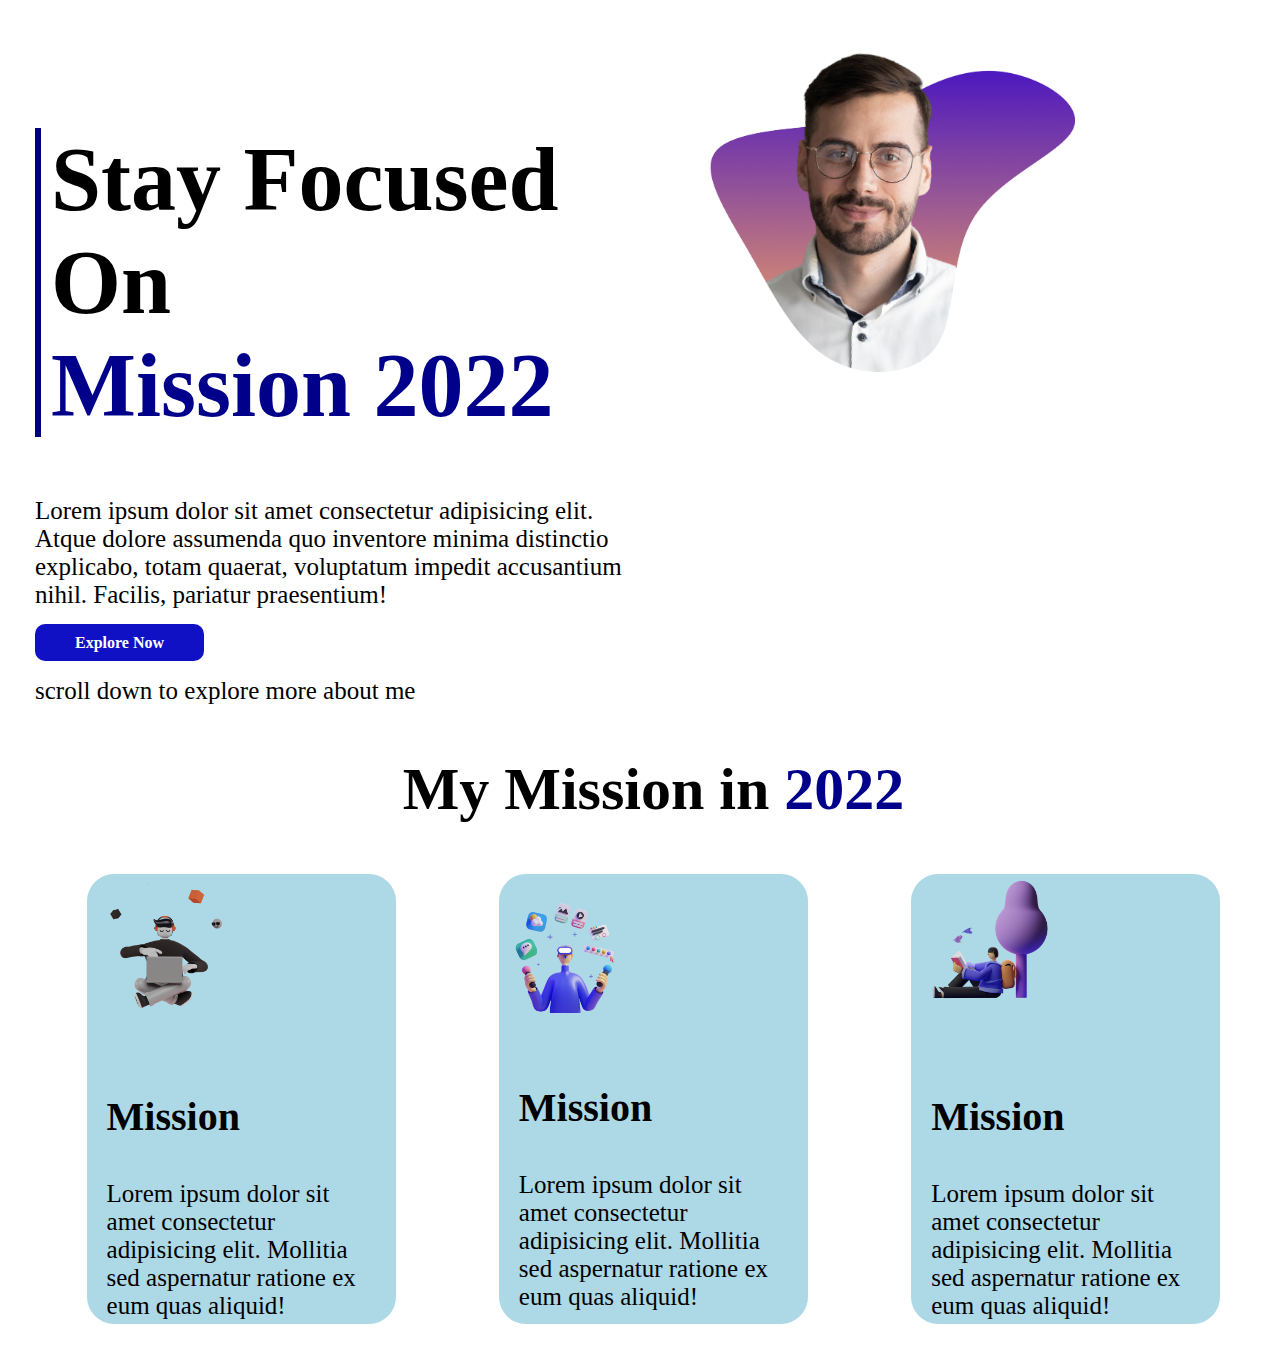
==== index.html @ 50240792 "card section added" ====
<!DOCTYPE html>
<html lang="en">
<head>
    <meta charset="UTF-8">
    <meta http-equiv="X-UA-Compatible" content="IE=edge">
    <meta name="viewport" content="width=device-width, initial-scale=1.0">
    <title>portfolio website</title>
    <link rel="stylesheet" href="style.css">
</head>
<body>
    <section class="profile">
        <div class="flex-container">
            <div class="half-width profile-text">
                <div class="profile-text-header"><h1>Stay Focused On<br> <span>Mission 2022</span></h1></div>
                <div class="profile-text-desc"><p>Lorem ipsum dolor sit amet consectetur adipisicing elit. Atque dolore assumenda quo inventore minima distinctio explicabo, totam quaerat, voluptatum impedit accusantium nihil. Facilis, pariatur praesentium!</p></div>
                <a class="button" href="#" target="_blank">Explore Now</a>

            </div>
    
            <div class="half-width profile-img">
                <img src="images/person.png" alt="profile image here">
    
            </div>
        </div>
                <p>scroll down to explore more about me</p>
    </section>

    <section class="card-section">
        <h2>My Mission in <span>2022</span></h2>
        <div class="flex-container">
            <div class="card">
                <div class="card-img">
                    <img src="images/illustrator-2.png" alt="card img here">
                </div>
    
                <div class="card-desc">
                    <h3>Mission</h3>
                    <p>Lorem ipsum dolor sit amet consectetur adipisicing elit. Mollitia sed aspernatur ratione ex eum quas aliquid!</p>
                </div>
            </div>
    
            <div class="card">
                <div class="card-img">
                    <img src="images/illustrator-1.png" alt="card img here">
                </div>
    
                <div class="card-desc">
                    <h3>Mission</h3>
                    <p>Lorem ipsum dolor sit amet consectetur adipisicing elit. Mollitia sed aspernatur ratione ex eum quas aliquid!</p>
                </div>
            </div>
    
            <div class="card">
                <div class="card-img">
                    <img src="images/illustrator-3.png" alt="card img here">
                </div>
    
                <div class="card-desc">
                    <h3>Mission</h3>
                    <p>Lorem ipsum dolor sit amet consectetur adipisicing elit. Mollitia sed aspernatur ratione ex eum quas aliquid!</p>
                </div>
            </div>
        </div>
    </section>
    
</body>
</html>
---- style.css ----
body{
    margin-left: 35px;
}

span{
    color: darkblue;
}

h1{
    font-size: 90px;
}

h2{
    font-size: 60px;
}

h3{
    font-size: 40px;
}

.flex-container{
    display:flex;
}

p{
    font-size: 25px;
}

.half-width{
    width: 50%;
}

.profile-text{

}

.profile-text-header{
    padding-left: 10px;
    padding-bottom: 0px;
    margin-top: 120px;
    margin-bottom: 0px;
    border-left: navy solid 6px;
}

.profile-text-desc{

}

.profile-text-desc{
    font-size: 25px;
    margin-top: 0px;
}

.profile-img{
    padding-left: 0px;
}

.profile-img img{
    margin-left: 50px;
    width: 60%;
}

.button{
    text-decoration: none;
    background-color: rgb(16, 16, 197);
    padding: 10px 40px;
    border-radius: 10px;
    color: white;
    font-weight: 800;

}

.card-section h2{
    text-align: center;
}

.card{
    height: 450px;
    width: 25%;
    margin: 0 auto;
    border-radius: 27px;
    background-color: lightblue;
}

.card-img{
    
}

.card-img img{
    width: 50%;
}

.card-desc{
    padding: 20px;
}
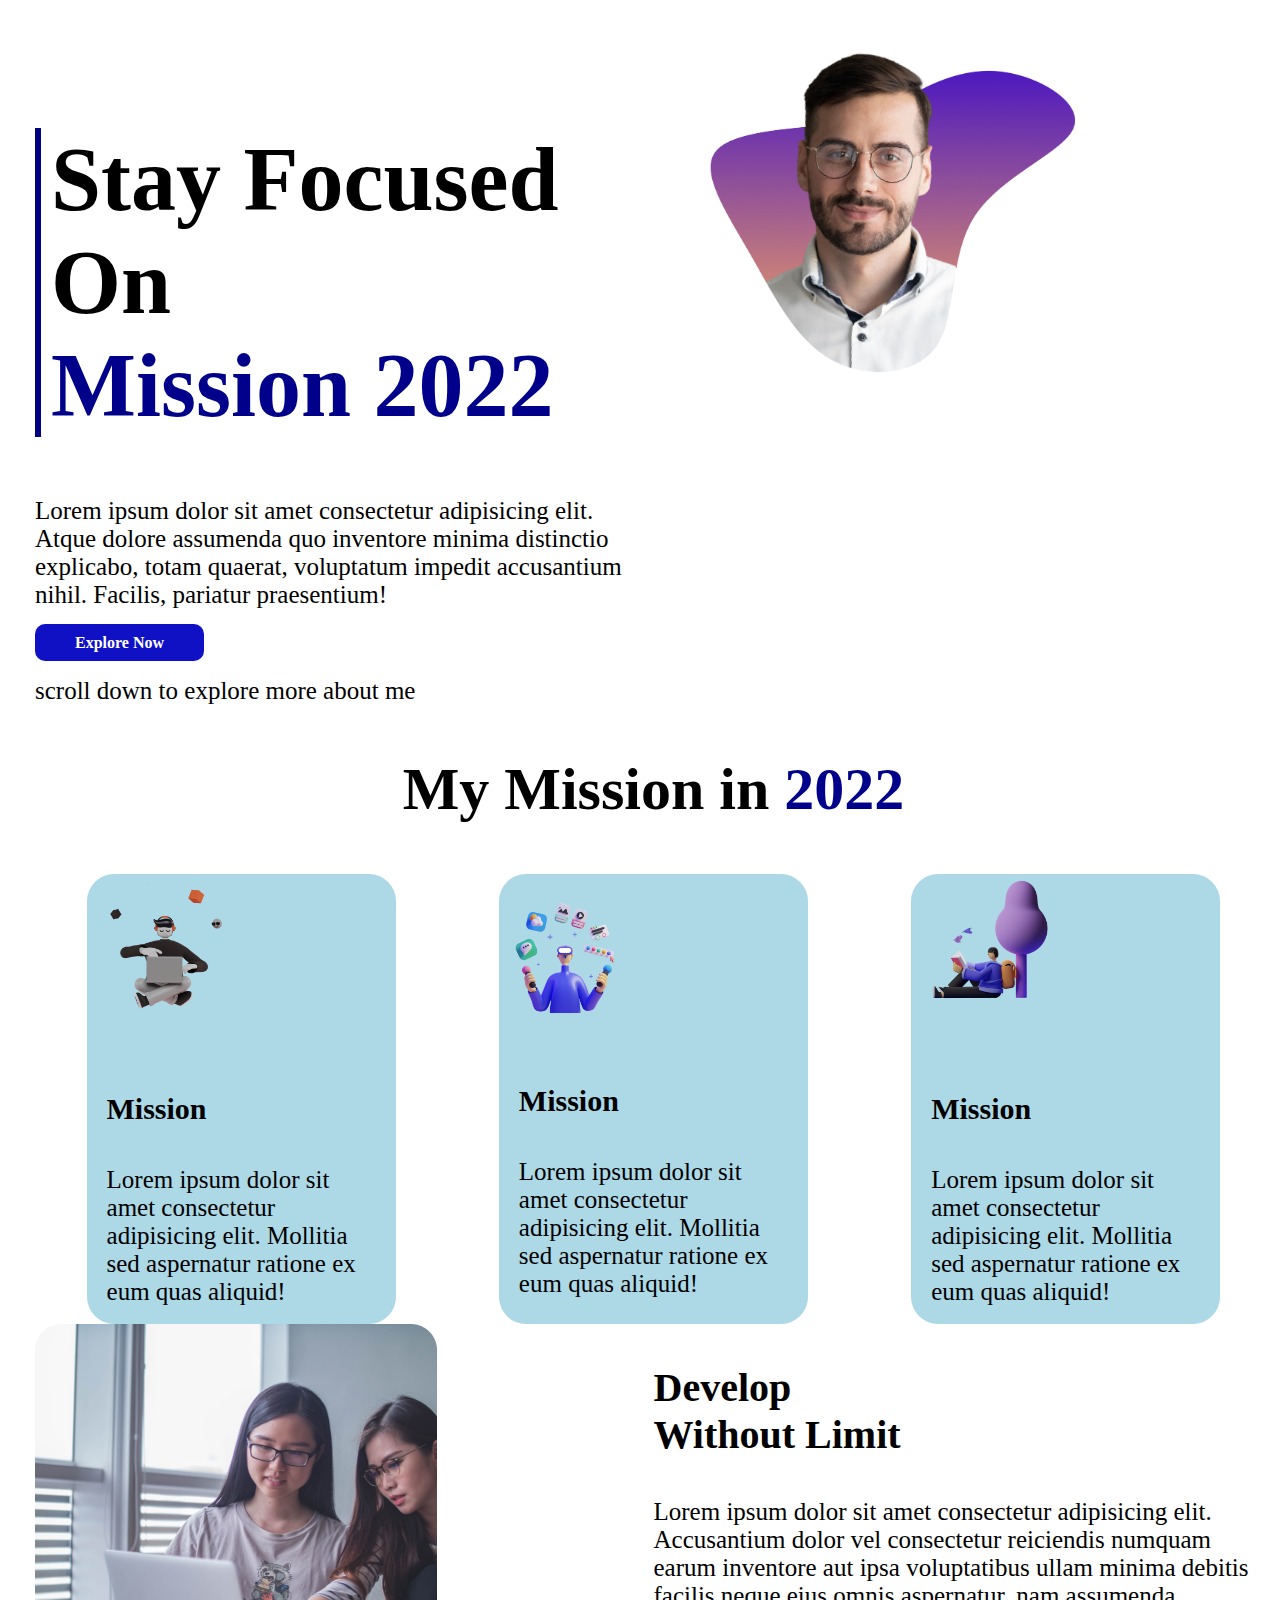
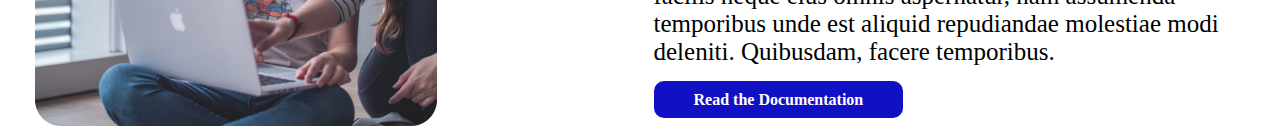
==== commit 4fa547cd: "develop section added" ====
--- a/index.html
+++ b/index.html
@@ -30,11 +30,11 @@
         <div class="flex-container">
             <div class="card">
                 <div class="card-img">
-                    <img src="images/illustrator-2.png" alt="card img here">
+                <img src="images/illustrator-2.png" alt="card img here">
                 </div>
     
                 <div class="card-desc">
-                    <h3>Mission</h3>
+                    <h4>Mission</h4>
                     <p>Lorem ipsum dolor sit amet consectetur adipisicing elit. Mollitia sed aspernatur ratione ex eum quas aliquid!</p>
                 </div>
             </div>
@@ -45,7 +45,7 @@
                 </div>
     
                 <div class="card-desc">
-                    <h3>Mission</h3>
+                    <h4>Mission</h4>
                     <p>Lorem ipsum dolor sit amet consectetur adipisicing elit. Mollitia sed aspernatur ratione ex eum quas aliquid!</p>
                 </div>
             </div>
@@ -56,12 +56,28 @@
                 </div>
     
                 <div class="card-desc">
-                    <h3>Mission</h3>
+                    <h4>Mission</h4>
                     <p>Lorem ipsum dolor sit amet consectetur adipisicing elit. Mollitia sed aspernatur ratione ex eum quas aliquid!</p>
                 </div>
             </div>
         </div>
     </section>
+
+    <section class="develope">
+        <div class="flex-container">
+           <div class="half-width dev-img">
+            <img src="images/coding.png" alt="coding img here">
+            </div>
+
+            <div class="half-width dev-desc">
+            <h3>Develop <br>Without Limit</h3>
+            <p>Lorem ipsum dolor sit amet consectetur adipisicing elit. Accusantium dolor vel consectetur reiciendis numquam earum inventore aut ipsa voluptatibus ullam minima debitis facilis neque eius omnis aspernatur, nam assumenda temporibus unde est aliquid repudiandae molestiae modi deleniti. Quibusdam, facere temporibus.</p>
+            <a class="button" href="#" target="_blank">Read the Documentation</a>
+            </div> 
+        </div>
+    </section>
+
+    
     
 </body>
 </html>--- a/style.css
+++ b/style.css
@@ -16,6 +16,11 @@
 
 h3{
     font-size: 40px;
+}
+
+
+h4{
+    font-size: 30px;
 }
 
 .flex-container{
@@ -92,4 +97,8 @@
 
 .card-desc{
     padding: 20px;
+}
+
+.dev-img img{
+    width: 65%;
 }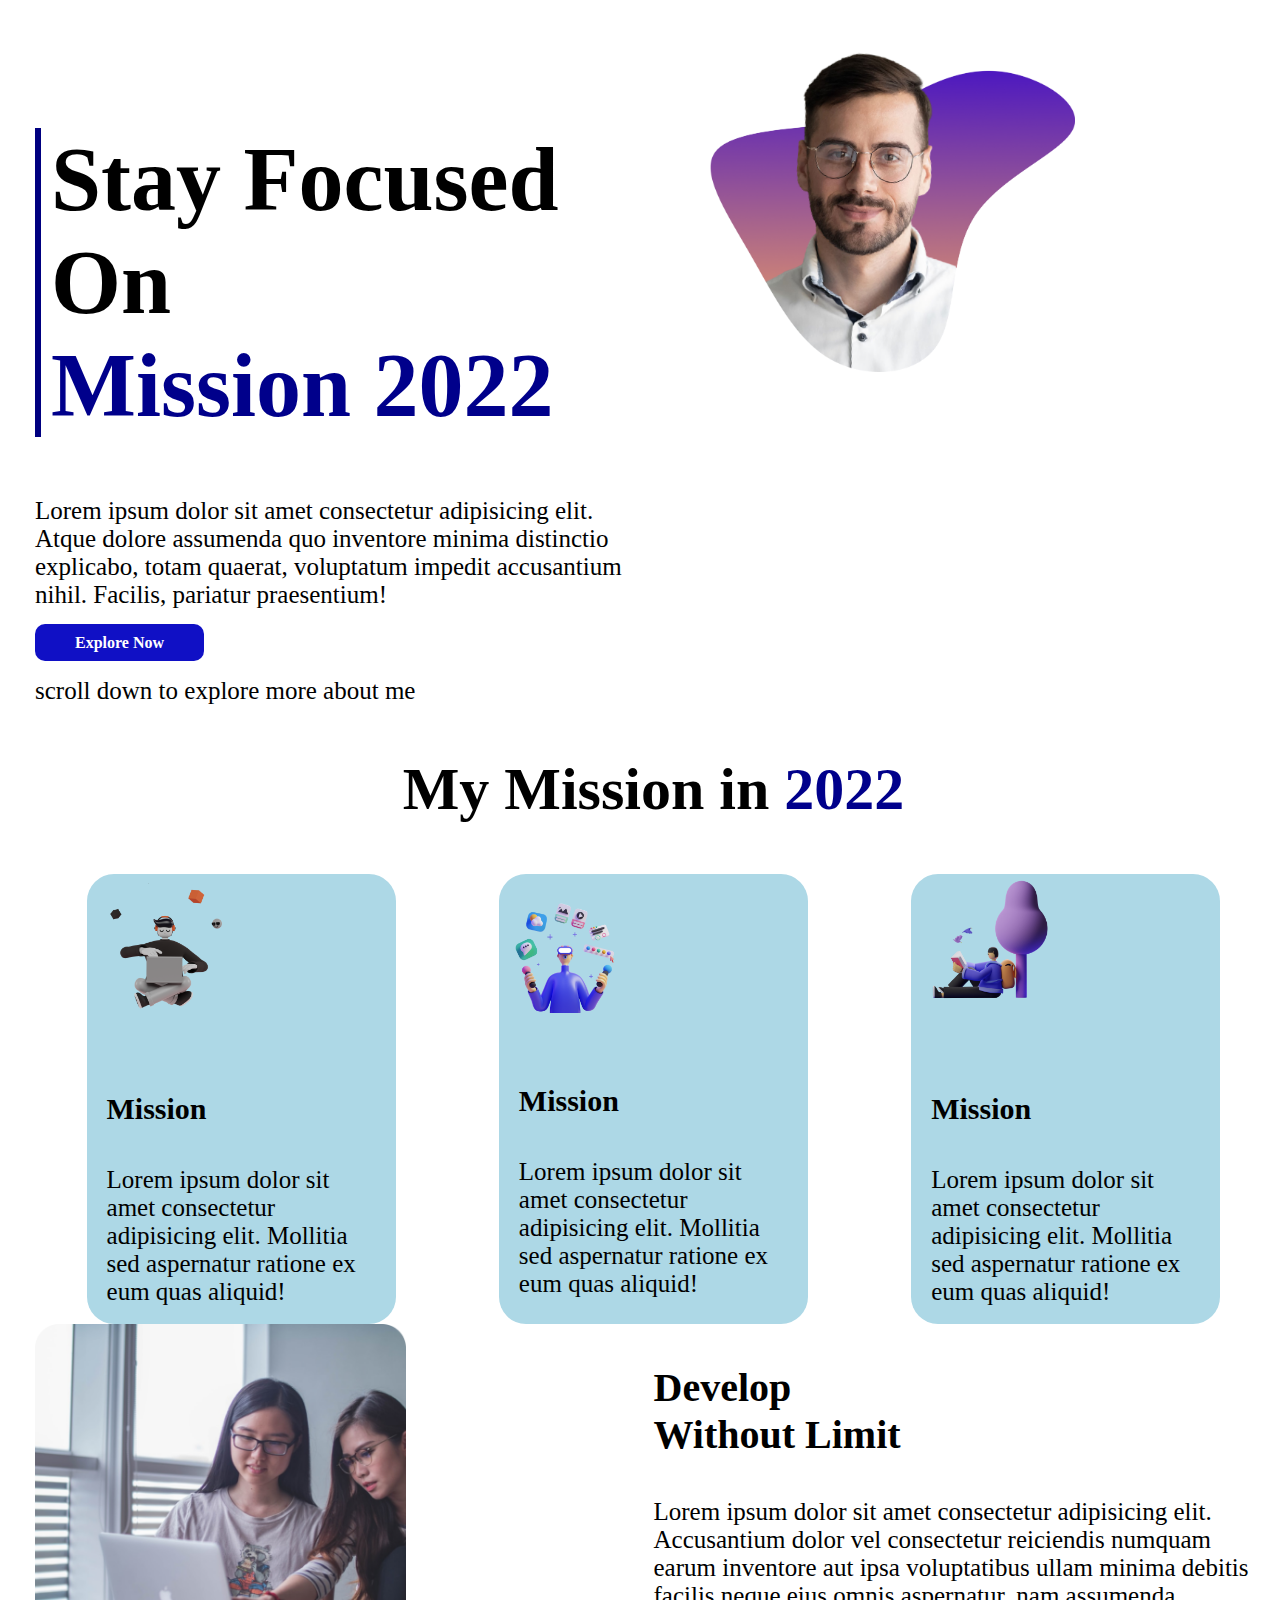
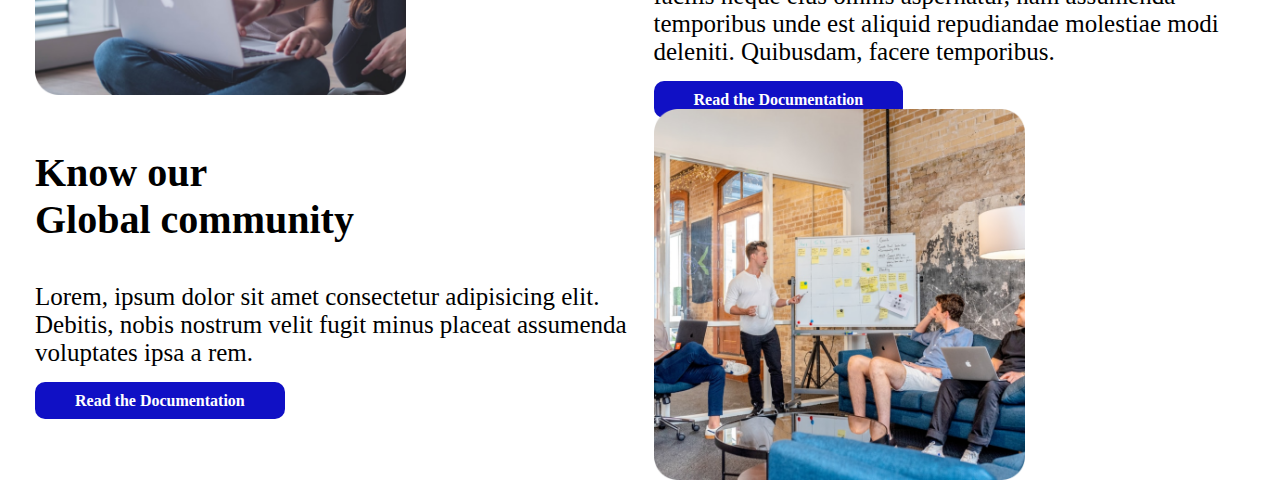
==== commit 2194e234: "community section added" ====
--- a/index.html
+++ b/index.html
@@ -77,7 +77,21 @@
         </div>
     </section>
 
-    
+    <section class="community">
+        <div class="flex-container">
+            <div class="community-desc half-width">
+                <h3>Know our <br>Global community</h3>
+                <p>Lorem, ipsum dolor sit amet consectetur adipisicing elit. Debitis, nobis nostrum velit fugit minus placeat assumenda voluptates ipsa a rem.</p>
+                <a class="button" href="#" target="_blank" >Read the Documentation</a>
+            </div>
+            <div class="community-img half-width">
+                <img src="images/project.png" alt="community img here">
+            </div>
+        </div>
+
+    </section>
+
+
     
 </body>
 </html>--- a/style.css
+++ b/style.css
@@ -100,5 +100,9 @@
 }
 
 .dev-img img{
-    width: 65%;
+    width: 60%;
+}
+
+.community-img img{
+    width: 60%;
 }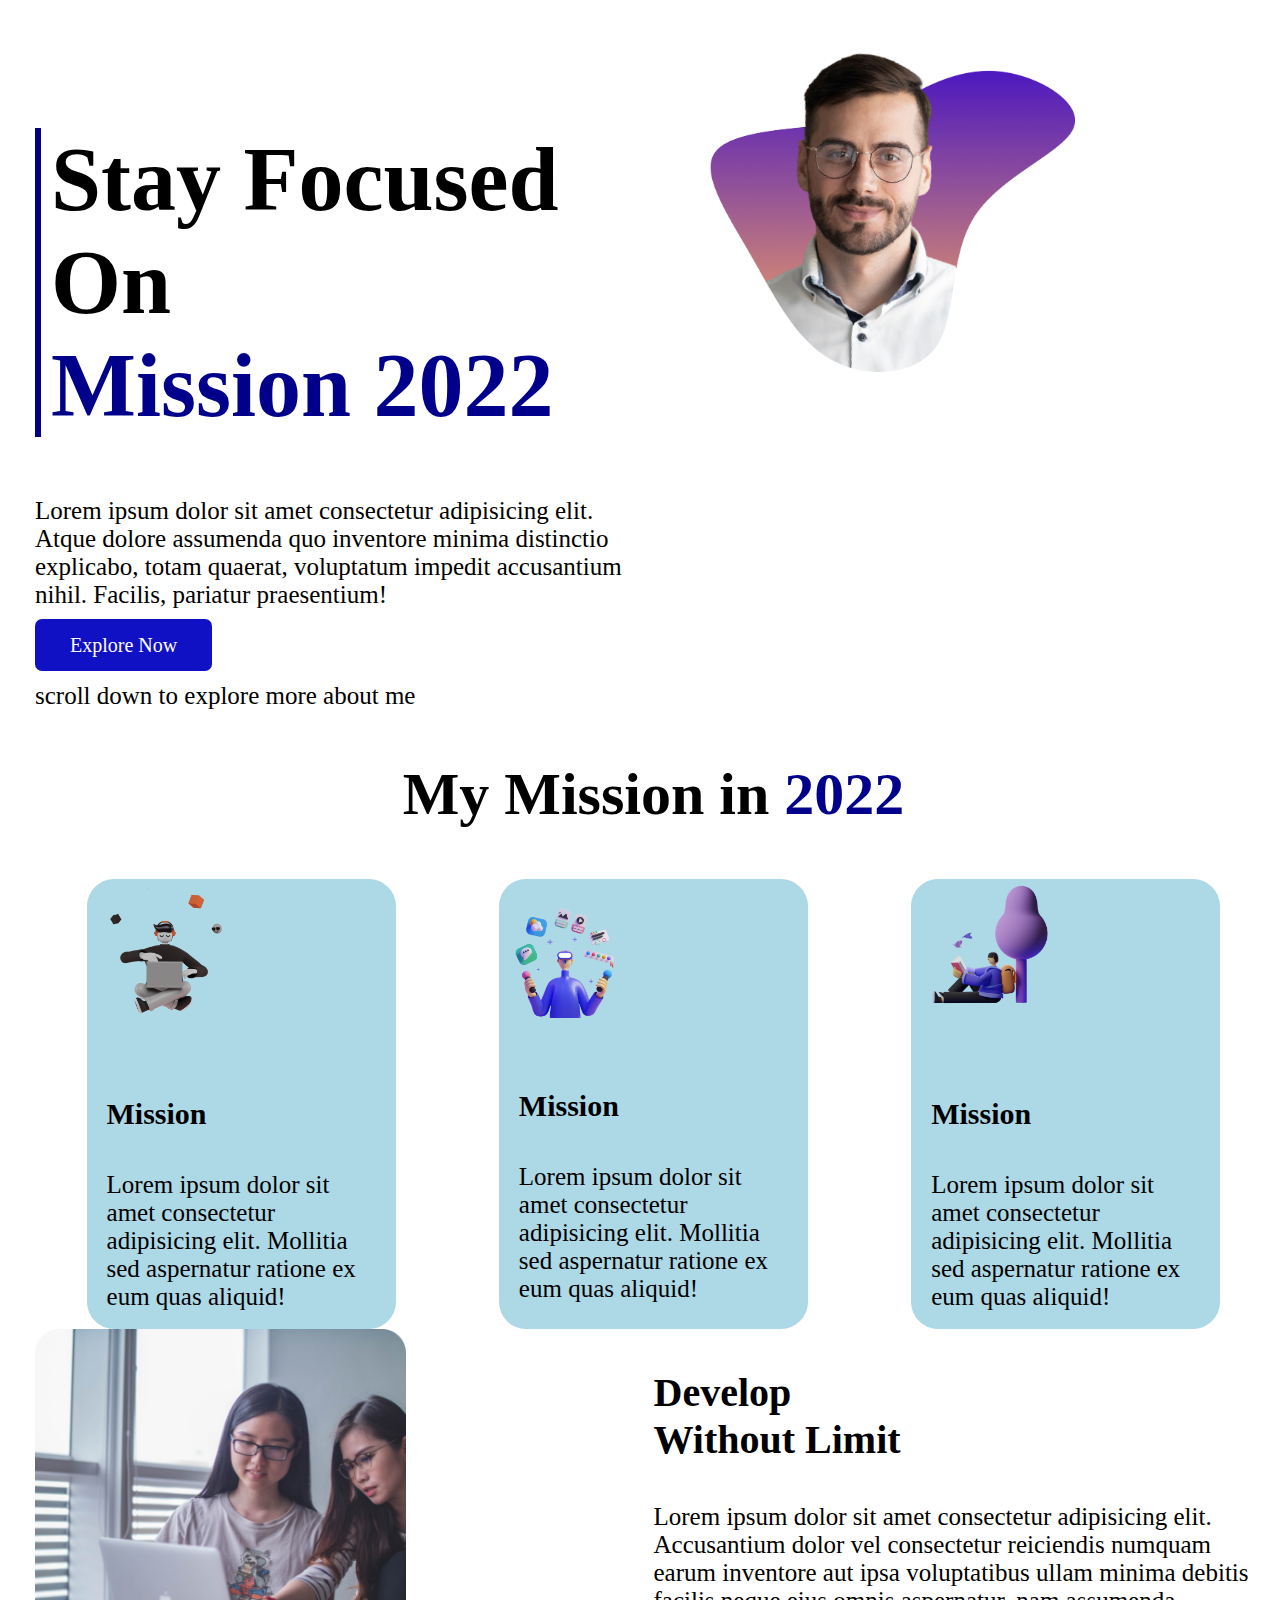
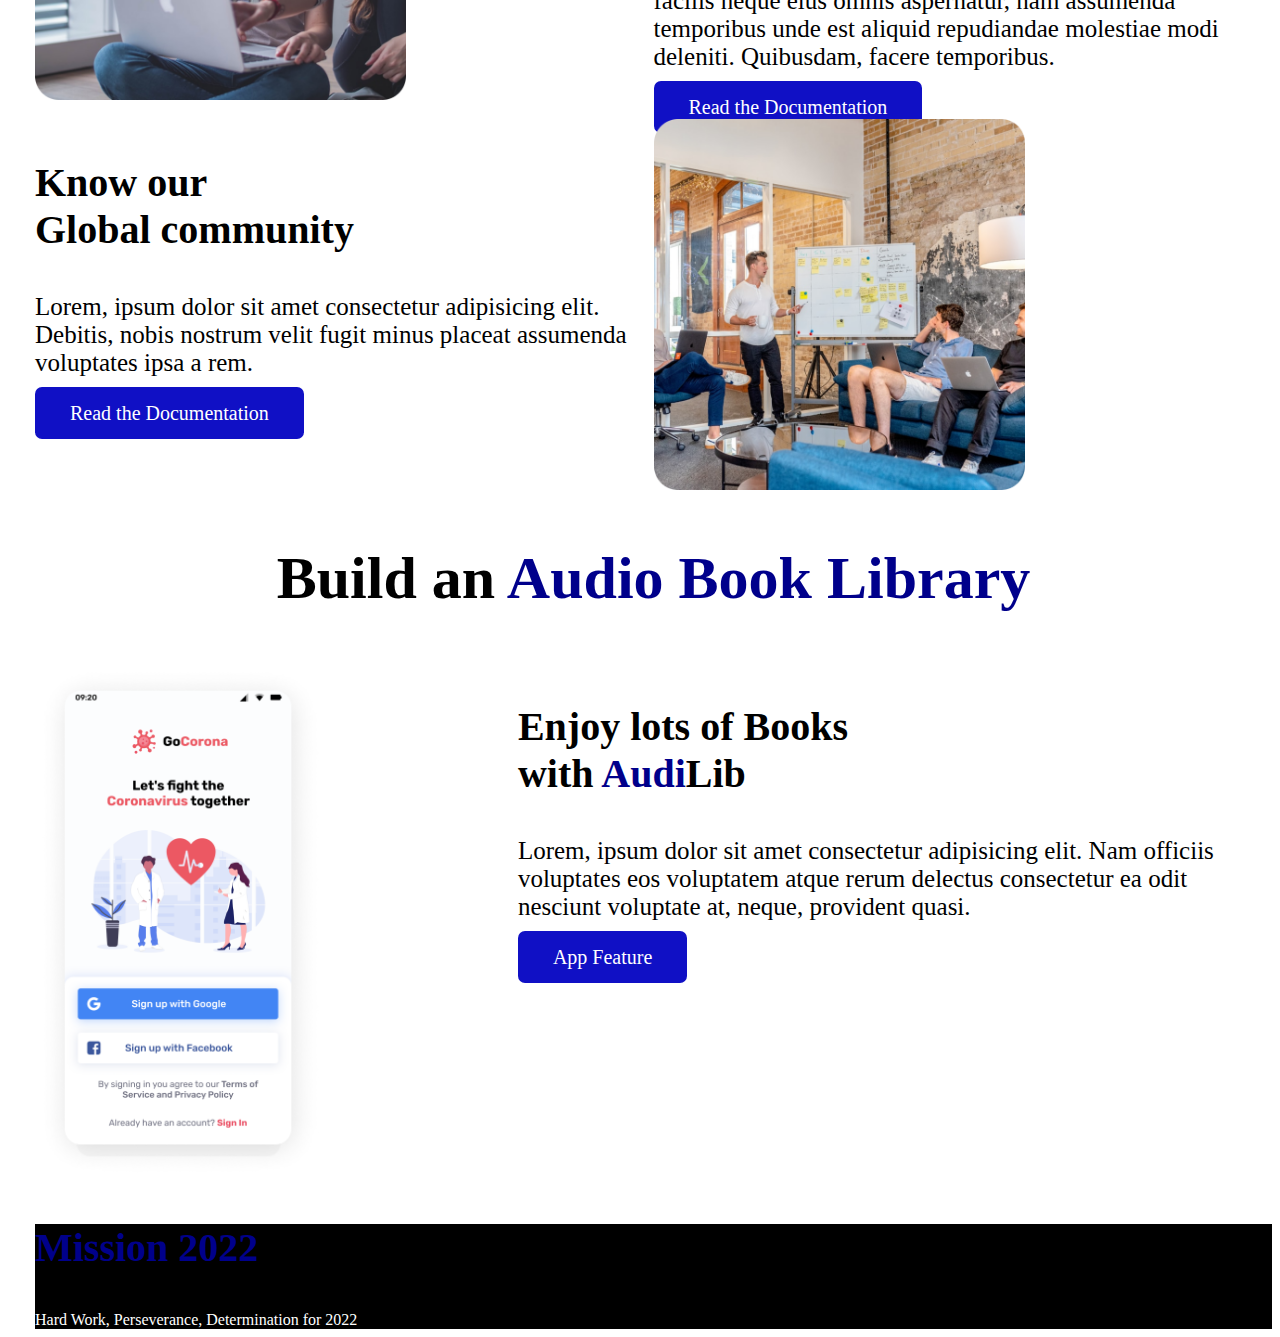
==== commit ca63b4c6: "footer added" ====
--- a/index.html
+++ b/index.html
@@ -88,7 +88,28 @@
                 <img src="images/project.png" alt="community img here">
             </div>
         </div>
+    </section>
 
+    <section class="library">
+        <h2>Build an <span>Audio Book Library</span></h2>
+
+        <div class="flex-container">
+            <div class="library-img">
+                <img src="images/app.png" alt="app image here">
+            </div>
+
+            <div class="library-desc">
+                <h3>Enjoy lots of Books<br>with <span>Audi</span>Lib</h3>
+                <p>Lorem, ipsum dolor sit amet consectetur adipisicing elit. Nam officiis voluptates eos voluptatem atque rerum delectus consectetur ea odit nesciunt voluptate at, neque, provident quasi.</p>
+                <a class="button" href="#" target="_blank">App Feature</a>
+
+            </div>
+        </div>
+    </section>
+
+    <section class="footer">
+        <h3><span>Mission</span> <span>2022</span></h3>
+        <footer>Hard Work, Perseverance, Determination for 2022</footer>
     </section>
 
 
--- a/style.css
+++ b/style.css
@@ -68,10 +68,11 @@
 .button{
     text-decoration: none;
     background-color: rgb(16, 16, 197);
-    padding: 10px 40px;
-    border-radius: 10px;
+    padding: 15px 35px;
+    border-radius: 7px;
     color: white;
-    font-weight: 800;
+    font-size:20px;
+    font-weight: 500;
 
 }
 
@@ -105,4 +106,20 @@
 
 .community-img img{
     width: 60%;
+}
+
+.library-img img{
+    width: 60%;
+}
+
+.library h2{
+    text-align: center;
+}
+
+.footer{
+    background-color: black;
+}
+
+footer{
+    color: white;
 }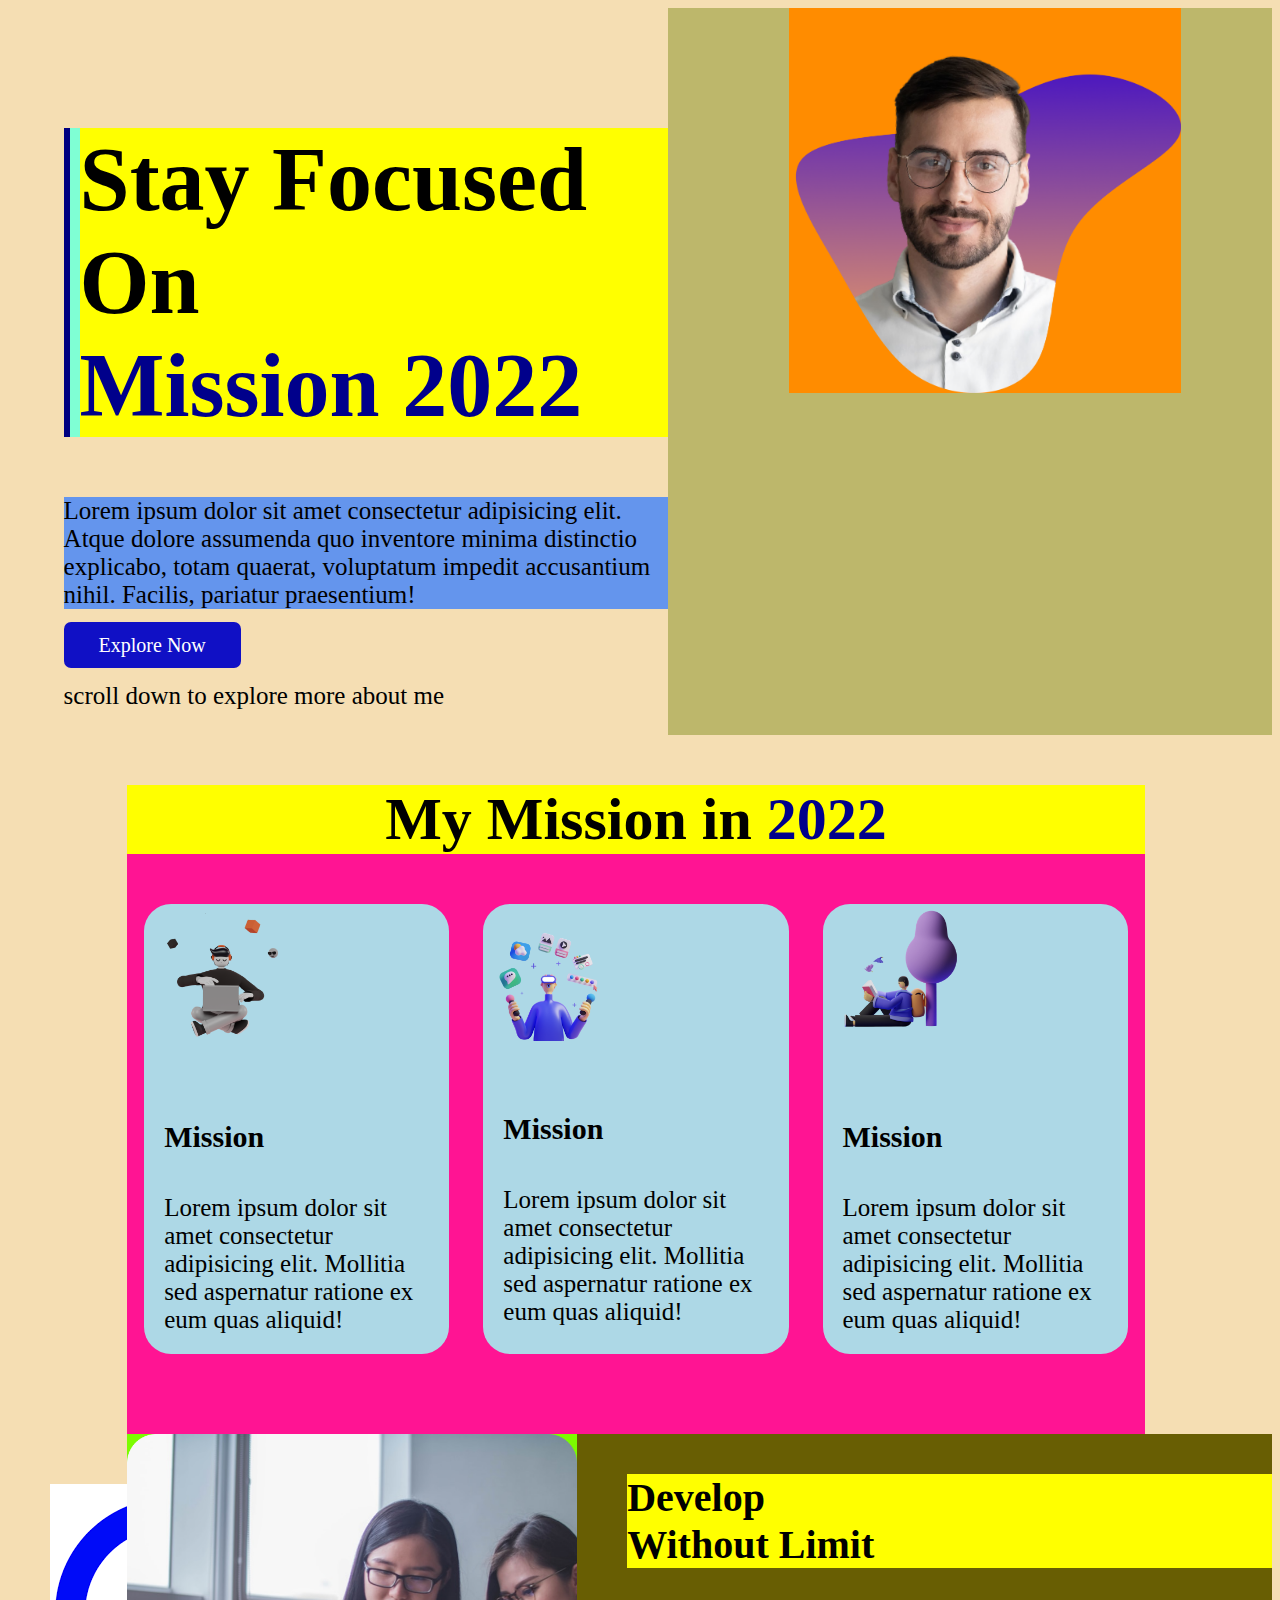
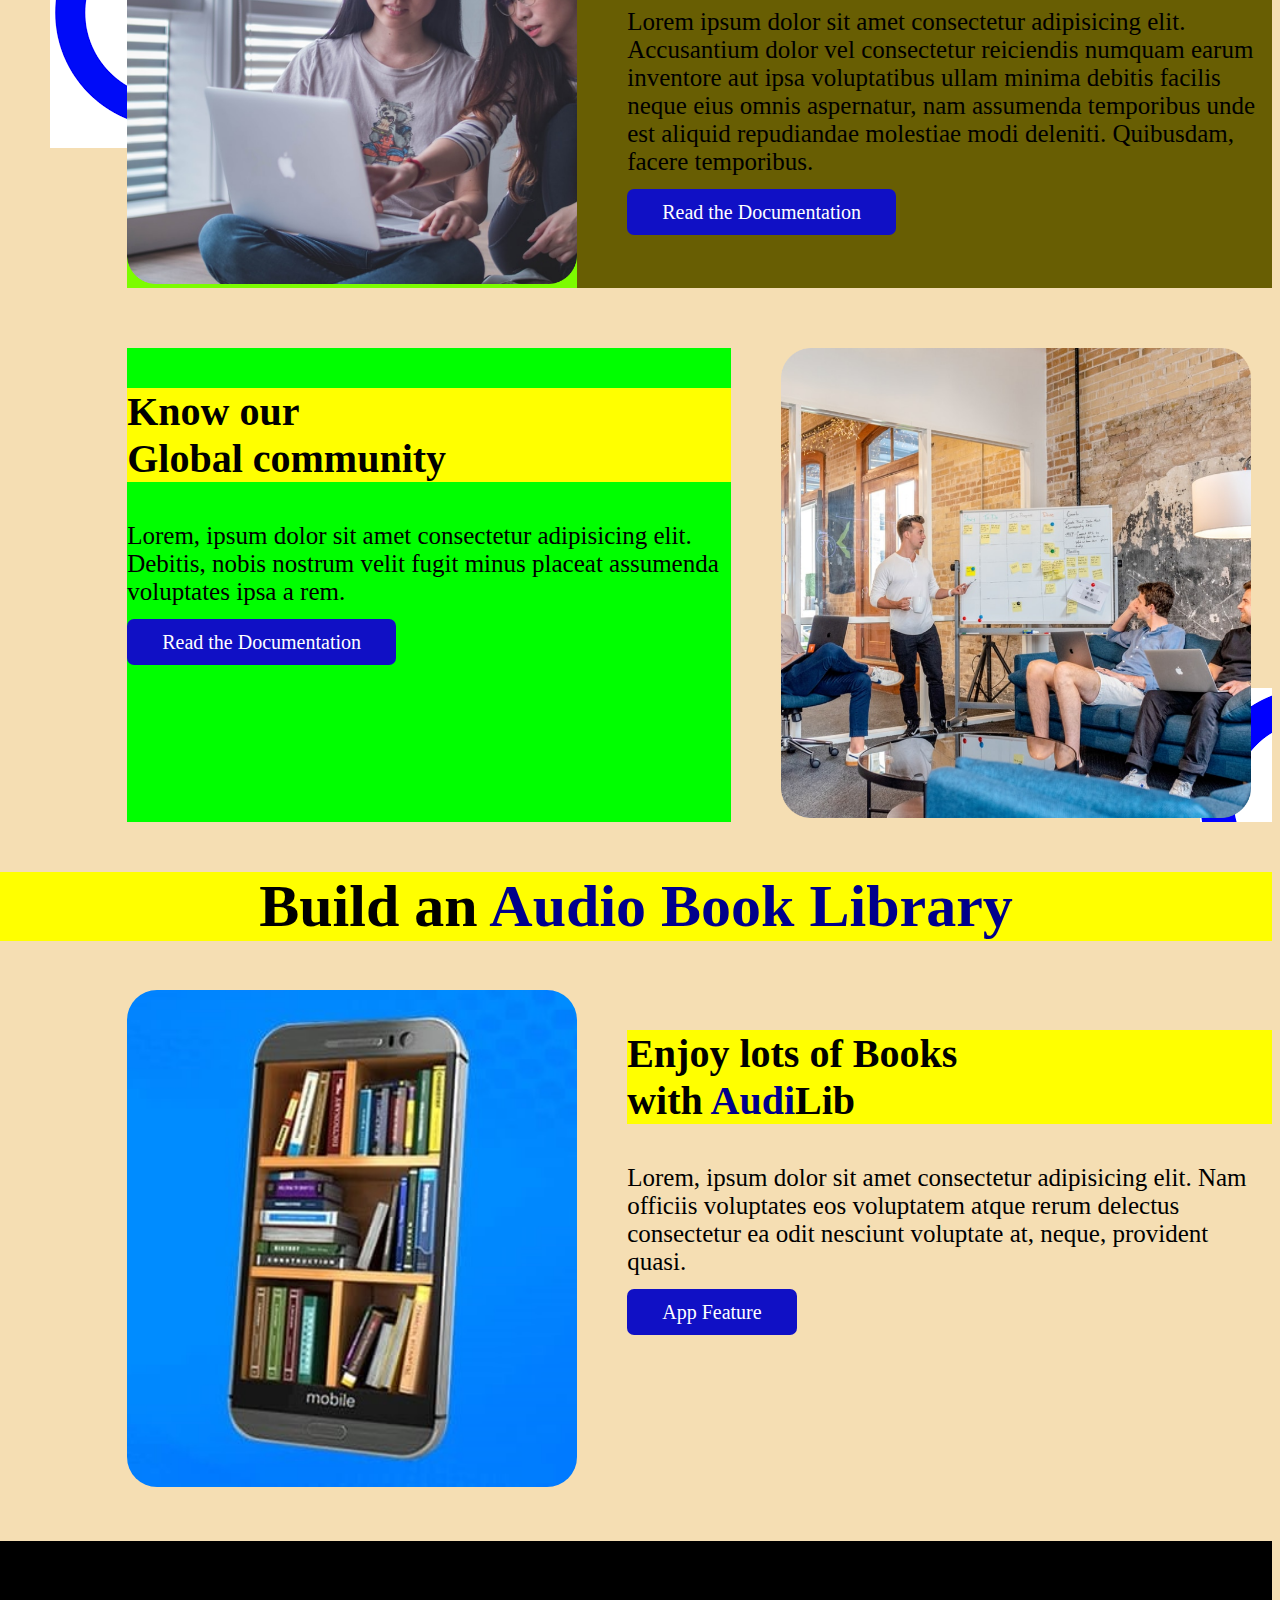
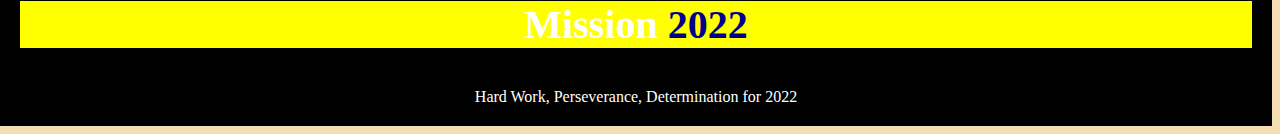
==== commit 93098d7c: "some position fixed" ====
--- a/index.html
+++ b/index.html
@@ -14,7 +14,7 @@
                 <div class="profile-text-header"><h1>Stay Focused On<br> <span>Mission 2022</span></h1></div>
                 <div class="profile-text-desc"><p>Lorem ipsum dolor sit amet consectetur adipisicing elit. Atque dolore assumenda quo inventore minima distinctio explicabo, totam quaerat, voluptatum impedit accusantium nihil. Facilis, pariatur praesentium!</p></div>
                 <a class="button" href="#" target="_blank">Explore Now</a>
-
+                <p>scroll down to explore more about me</p>
             </div>
     
             <div class="half-width profile-img">
@@ -22,7 +22,7 @@
     
             </div>
         </div>
-                <p>scroll down to explore more about me</p>
+
     </section>
 
     <section class="card-section">
@@ -63,13 +63,13 @@
         </div>
     </section>
 
-    <section class="develope">
+    <section class="develop">
         <div class="flex-container">
-           <div class="half-width dev-img">
+           <div class="dev-img">
             <img src="images/coding.png" alt="coding img here">
             </div>
 
-            <div class="half-width dev-desc">
+            <div class="dev-desc">
             <h3>Develop <br>Without Limit</h3>
             <p>Lorem ipsum dolor sit amet consectetur adipisicing elit. Accusantium dolor vel consectetur reiciendis numquam earum inventore aut ipsa voluptatibus ullam minima debitis facilis neque eius omnis aspernatur, nam assumenda temporibus unde est aliquid repudiandae molestiae modi deleniti. Quibusdam, facere temporibus.</p>
             <a class="button" href="#" target="_blank">Read the Documentation</a>
@@ -79,7 +79,7 @@
 
     <section class="community">
         <div class="flex-container">
-            <div class="community-desc half-width">
+            <div class="community-desc">
                 <h3>Know our <br>Global community</h3>
                 <p>Lorem, ipsum dolor sit amet consectetur adipisicing elit. Debitis, nobis nostrum velit fugit minus placeat assumenda voluptates ipsa a rem.</p>
                 <a class="button" href="#" target="_blank" >Read the Documentation</a>
@@ -95,7 +95,7 @@
 
         <div class="flex-container">
             <div class="library-img">
-                <img src="images/app.png" alt="app image here">
+                <img src="images/apps.jpg" alt="app image here">
             </div>
 
             <div class="library-desc">
@@ -108,7 +108,7 @@
     </section>
 
     <section class="footer">
-        <h3><span>Mission</span> <span>2022</span></h3>
+        <h3><span class="white-span">Mission</span> <span>2022</span></h3>
         <footer>Hard Work, Perseverance, Determination for 2022</footer>
     </section>
 
--- a/style.css
+++ b/style.css
@@ -1,5 +1,7 @@
 body{
-    margin-left: 35px;
+    margin-left:0;
+    padding: 0;
+    background-color: wheat;
 }
 
 span{
@@ -8,14 +10,17 @@
 
 h1{
     font-size: 90px;
+    background-color: yellow;
 }
 
 h2{
     font-size: 60px;
+    background-color: yellow;
 }
 
 h3{
     font-size: 40px;
+    background-color: yellow;
 }
 
 
@@ -36,7 +41,7 @@
 }
 
 .profile-text{
-
+    margin-left: 5%;
 }
 
 .profile-text-header{
@@ -45,6 +50,7 @@
     margin-top: 120px;
     margin-bottom: 0px;
     border-left: navy solid 6px;
+    background-color: aquamarine;
 }
 
 .profile-text-desc{
@@ -54,62 +60,119 @@
 .profile-text-desc{
     font-size: 25px;
     margin-top: 0px;
+    background-color: cornflowerblue;
+}
+
+.profile p{
+    
 }
 
 .profile-img{
-    padding-left: 0px;
+    background-color: darkkhaki;
 }
 
 .profile-img img{
-    margin-left: 50px;
-    width: 60%;
+    margin-left: 20%;
+    width: 65%;
+    background-color: darkorange;
 }
 
 .button{
     text-decoration: none;
     background-color: rgb(16, 16, 197);
-    padding: 15px 35px;
+    padding: 12px 35px;
     border-radius: 7px;
     color: white;
     font-size:20px;
     font-weight: 500;
 
 }
+.card-section{
+    padding-bottom: 80px;
+    margin:0 10%;
+    background-color: deeppink;
+}
 
-.card-section h2{
+
+ h2{
     text-align: center;
 }
 
 .card{
     height: 450px;
-    width: 25%;
+    width: 30%;
     margin: 0 auto;
     border-radius: 27px;
     background-color: lightblue;
 }
 
 .card-img{
-    
+ 
 }
 
 .card-img img{
     width: 50%;
 }
 
+.develop{
+    background-image: url(images/half-circle.png);
+    background-repeat: no-repeat;
+    background-position-x:50px ;
+    background-position-y: 50px;
+    
+}
+
 .card-desc{
     padding: 20px;
+    
+}
+
+.dev-img{
+    margin-left: 10%;
+    background-color: lawngreen;
 }
 
 .dev-img img{
-    width: 60%;
+    width: 450px;
+}
+
+.dev-desc{
+    width: 710px;
+    padding-left: 50px;
+    background-color: rgb(104, 94, 3);
+}
+
+.community {
+    padding-top: 60px;
+    background-image: url(images/images.png);
+    background-repeat: no-repeat;
+    background-position-x: 1200px;
+    background-position-y: 400px ;
+}
+
+.community-desc{
+    width: 710px;
+    margin-left: 10%;
+    background-color: lime;
 }
 
 .community-img img{
-    width: 60%;
+    width: 470px;
+    padding-left: 50px;
+}
+
+.library-img{
+    margin-left: 10%;
 }
 
 .library-img img{
-    width: 60%;
+    width: 450px;
+    border-radius: 30px;
+}
+
+.library-desc{
+    width: 710px;
+    padding-left: 50px;   
 }
 
 .library h2{
@@ -122,4 +185,14 @@
 
 footer{
     color: white;
+}
+
+.white-span{
+    color: white;
+}
+
+.footer {
+    text-align: center;
+    padding:20px;
+    margin-top: 50px;
 }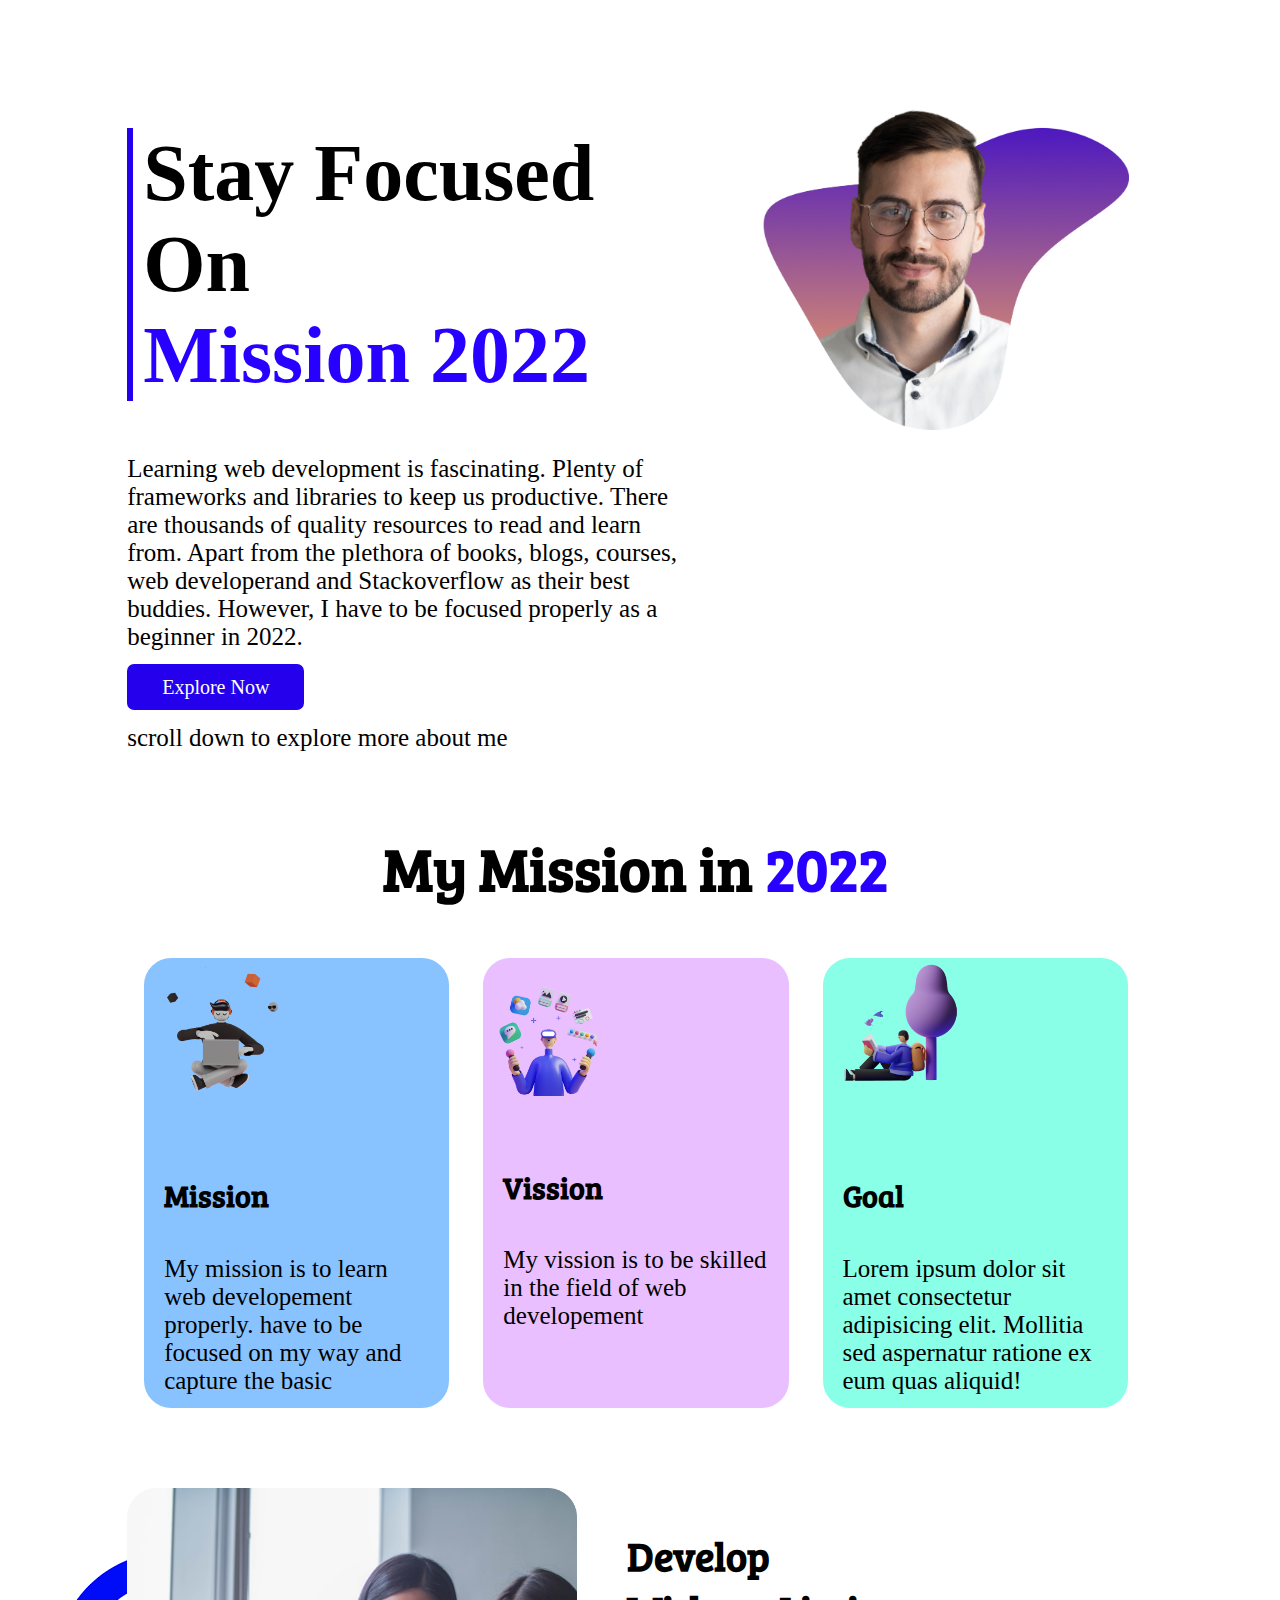
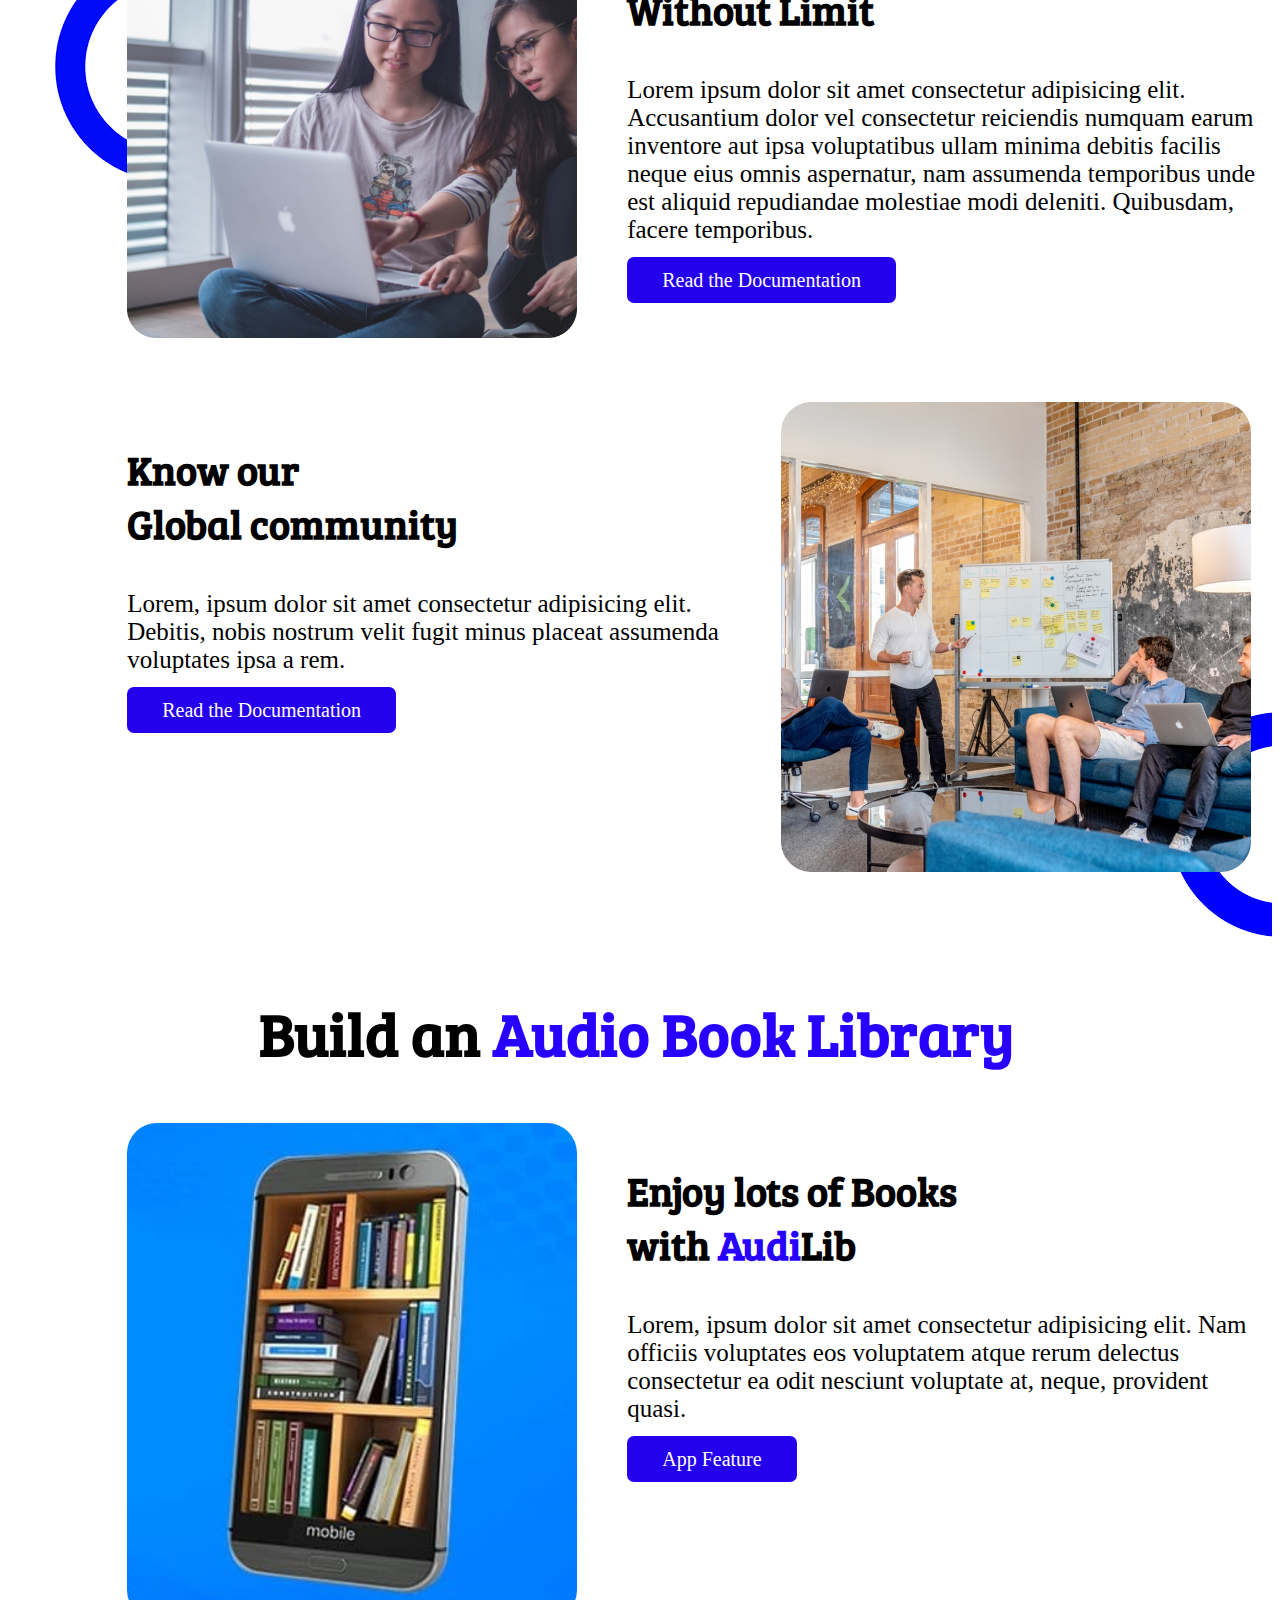
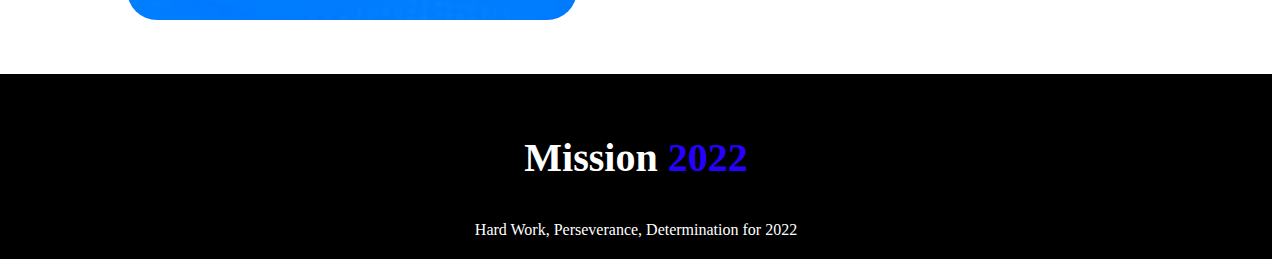
==== commit 379c6db9: "style fixed" ====
--- a/index.html
+++ b/index.html
@@ -5,6 +5,9 @@
     <meta http-equiv="X-UA-Compatible" content="IE=edge">
     <meta name="viewport" content="width=device-width, initial-scale=1.0">
     <title>portfolio website</title>
+    <link rel="preconnect" href="https://fonts.googleapis.com">
+    <link rel="preconnect" href="https://fonts.gstatic.com" crossorigin>
+    <link href="https://fonts.googleapis.com/css2?family=Bree+Serif&display=swap" rel="stylesheet">
     <link rel="stylesheet" href="style.css">
 </head>
 <body>
@@ -12,7 +15,9 @@
         <div class="flex-container">
             <div class="half-width profile-text">
                 <div class="profile-text-header"><h1>Stay Focused On<br> <span>Mission 2022</span></h1></div>
-                <div class="profile-text-desc"><p>Lorem ipsum dolor sit amet consectetur adipisicing elit. Atque dolore assumenda quo inventore minima distinctio explicabo, totam quaerat, voluptatum impedit accusantium nihil. Facilis, pariatur praesentium!</p></div>
+                <div class="profile-text-desc">
+                    <p>Learning web development is fascinating. Plenty of frameworks and libraries to keep us productive. There are thousands of quality resources to read and learn from. Apart from the plethora of books, blogs, courses, web developerand and Stackoverflow as their best buddies. However, I have to be focused properly as a beginner in 2022.</p>
+                </div>
                 <a class="button" href="#" target="_blank">Explore Now</a>
                 <p>scroll down to explore more about me</p>
             </div>
@@ -28,35 +33,35 @@
     <section class="card-section">
         <h2>My Mission in <span>2022</span></h2>
         <div class="flex-container">
-            <div class="card">
+            <div class="card color1">
                 <div class="card-img">
                 <img src="images/illustrator-2.png" alt="card img here">
                 </div>
     
                 <div class="card-desc">
                     <h4>Mission</h4>
-                    <p>Lorem ipsum dolor sit amet consectetur adipisicing elit. Mollitia sed aspernatur ratione ex eum quas aliquid!</p>
+                    <p>My mission is to learn web developement properly. have to be focused on my way and capture the basic</p>
                 </div>
             </div>
     
-            <div class="card">
+            <div class="card color2">
                 <div class="card-img">
                     <img src="images/illustrator-1.png" alt="card img here">
                 </div>
     
                 <div class="card-desc">
-                    <h4>Mission</h4>
-                    <p>Lorem ipsum dolor sit amet consectetur adipisicing elit. Mollitia sed aspernatur ratione ex eum quas aliquid!</p>
+                    <h4>Vission</h4>
+                    <p>My vission is to be skilled in the field of web developement </p>
                 </div>
             </div>
     
-            <div class="card">
+            <div class="card color3">
                 <div class="card-img">
                     <img src="images/illustrator-3.png" alt="card img here">
                 </div>
     
                 <div class="card-desc">
-                    <h4>Mission</h4>
+                    <h4>Goal</h4>
                     <p>Lorem ipsum dolor sit amet consectetur adipisicing elit. Mollitia sed aspernatur ratione ex eum quas aliquid!</p>
                 </div>
             </div>
--- a/style.css
+++ b/style.css
@@ -1,31 +1,31 @@
 body{
     margin-left:0;
     padding: 0;
-    background-color: wheat;
 }
 
 span{
-    color: darkblue;
+    color: #2800FF;
 }
 
 h1{
-    font-size: 90px;
-    background-color: yellow;
+    font-size: 80px;
+    font-family: 'Righteous', cursive;
 }
 
 h2{
     font-size: 60px;
-    background-color: yellow;
+    font-family: 'Bree Serif', serif;
 }
 
 h3{
     font-size: 40px;
-    background-color: yellow;
+    font-family: 'Bree Serif', serif;
 }
 
 
 h4{
     font-size: 30px;
+    font-family: 'Bree Serif', serif;
 }
 
 .flex-container{
@@ -34,6 +34,7 @@
 
 p{
     font-size: 25px;
+    font-family: 'Libre Baskerville', serif;
 }
 
 .half-width{
@@ -41,7 +42,7 @@
 }
 
 .profile-text{
-    margin-left: 5%;
+    margin-left: 10%;
 }
 
 .profile-text-header{
@@ -49,37 +50,26 @@
     padding-bottom: 0px;
     margin-top: 120px;
     margin-bottom: 0px;
-    border-left: navy solid 6px;
-    background-color: aquamarine;
+    border-left: #2500EC solid 6px;
 }
 
 .profile-text-desc{
 
 }
 
-.profile-text-desc{
-    font-size: 25px;
-    margin-top: 0px;
-    background-color: cornflowerblue;
-}
-
 .profile p{
     
 }
 
-.profile-img{
-    background-color: darkkhaki;
-}
-
 .profile-img img{
-    margin-left: 20%;
+    margin-left: 10%;
+    margin-top: 10%;
     width: 65%;
-    background-color: darkorange;
 }
 
 .button{
     text-decoration: none;
-    background-color: rgb(16, 16, 197);
+    background-color: #2500EC;
     padding: 12px 35px;
     border-radius: 7px;
     color: white;
@@ -90,7 +80,6 @@
 .card-section{
     padding-bottom: 80px;
     margin:0 10%;
-    background-color: deeppink;
 }
 
 
@@ -103,7 +92,6 @@
     width: 30%;
     margin: 0 auto;
     border-radius: 27px;
-    background-color: lightblue;
 }
 
 .card-img{
@@ -112,6 +100,18 @@
 
 .card-img img{
     width: 50%;
+}
+
+.color1{
+    background-color:#89C3FF ;
+}
+
+.color2{
+    background-color: #EABFFF;
+}
+
+.color3{
+    background-color: #89FFE7;
 }
 
 .develop{
@@ -129,7 +129,6 @@
 
 .dev-img{
     margin-left: 10%;
-    background-color: lawngreen;
 }
 
 .dev-img img{
@@ -139,21 +138,20 @@
 .dev-desc{
     width: 710px;
     padding-left: 50px;
-    background-color: rgb(104, 94, 3);
 }
 
 .community {
     padding-top: 60px;
+    padding-bottom: 65px;
     background-image: url(images/images.png);
     background-repeat: no-repeat;
-    background-position-x: 1200px;
-    background-position-y: 400px ;
+    background-position-x: 1170px;
+    background-position-y: 370px ;
 }
 
 .community-desc{
     width: 710px;
     margin-left: 10%;
-    background-color: lime;
 }
 
 .community-img img{
@@ -179,10 +177,6 @@
     text-align: center;
 }
 
-.footer{
-    background-color: black;
-}
-
 footer{
     color: white;
 }
@@ -192,7 +186,12 @@
 }
 
 .footer {
+    background-color: black;
     text-align: center;
     padding:20px;
     margin-top: 50px;
+}
+
+.footer h3{
+    font-family: 'Lobster', cursive;
 }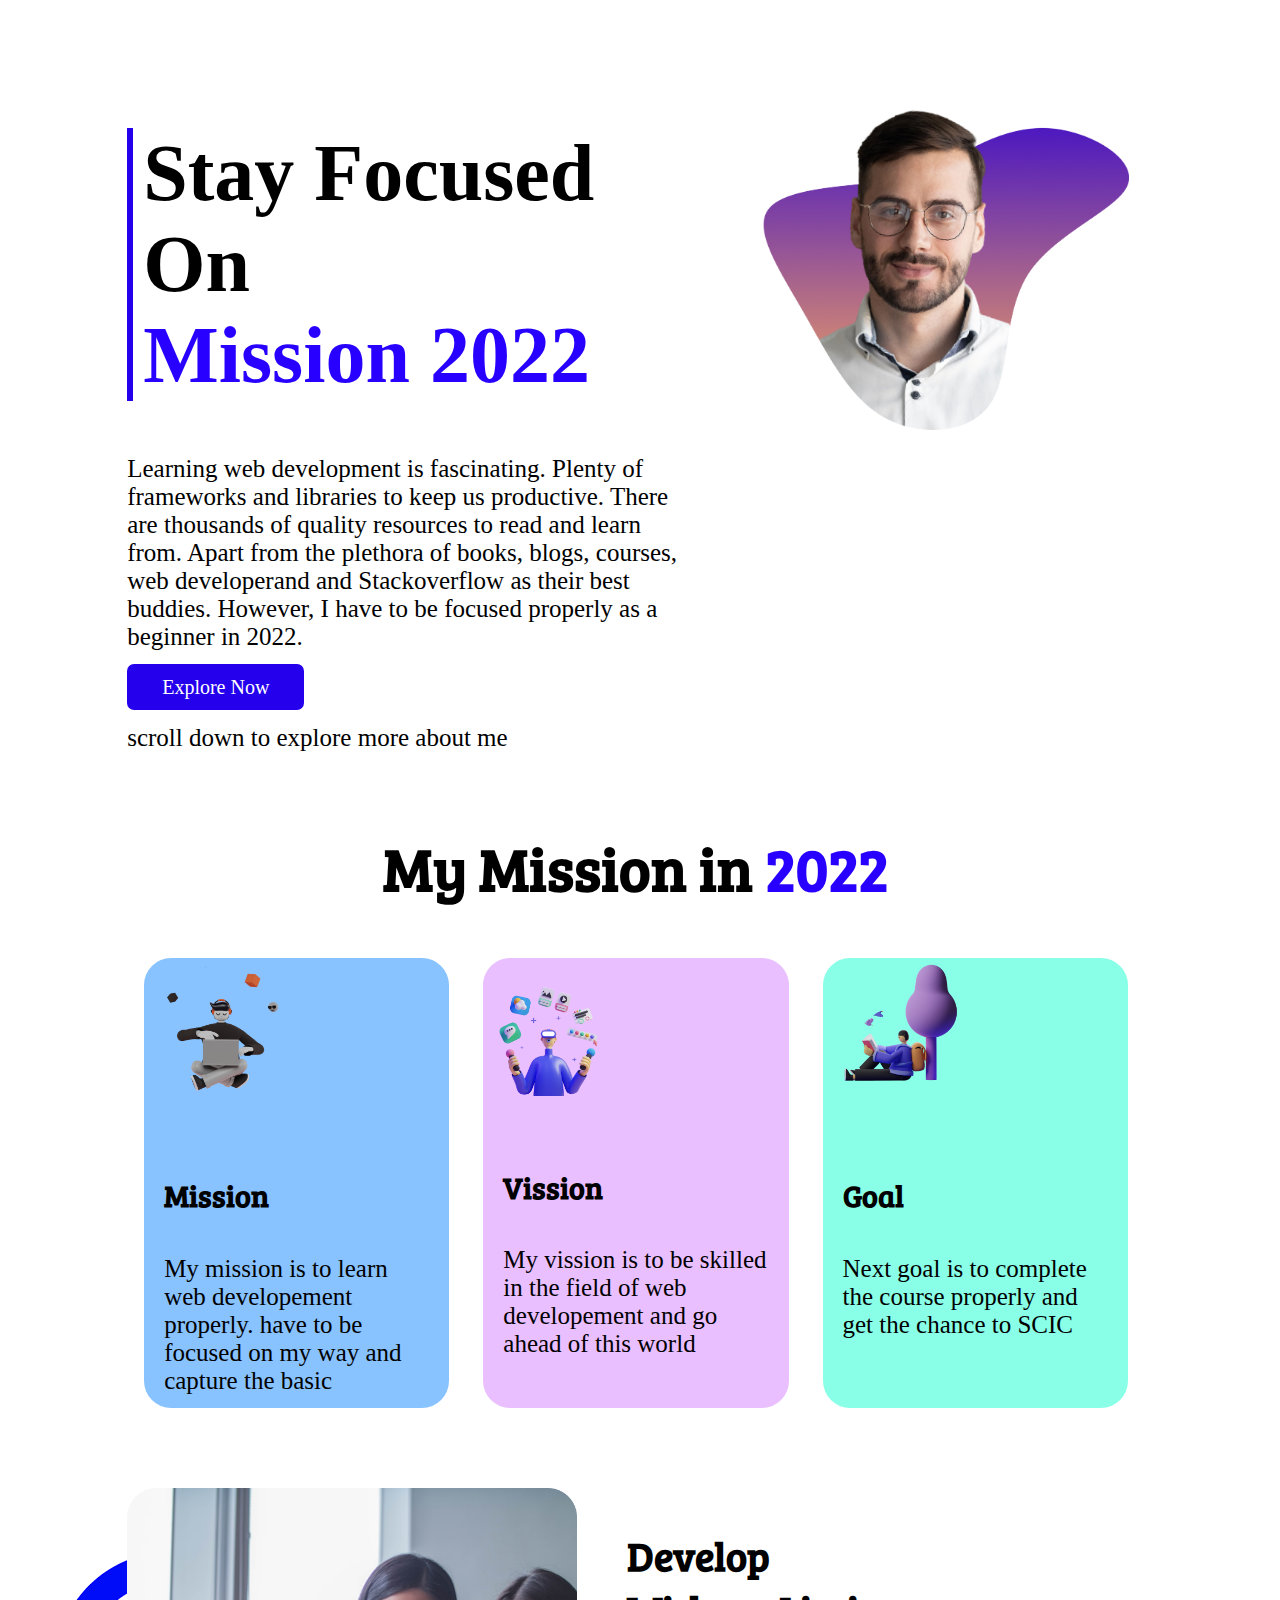
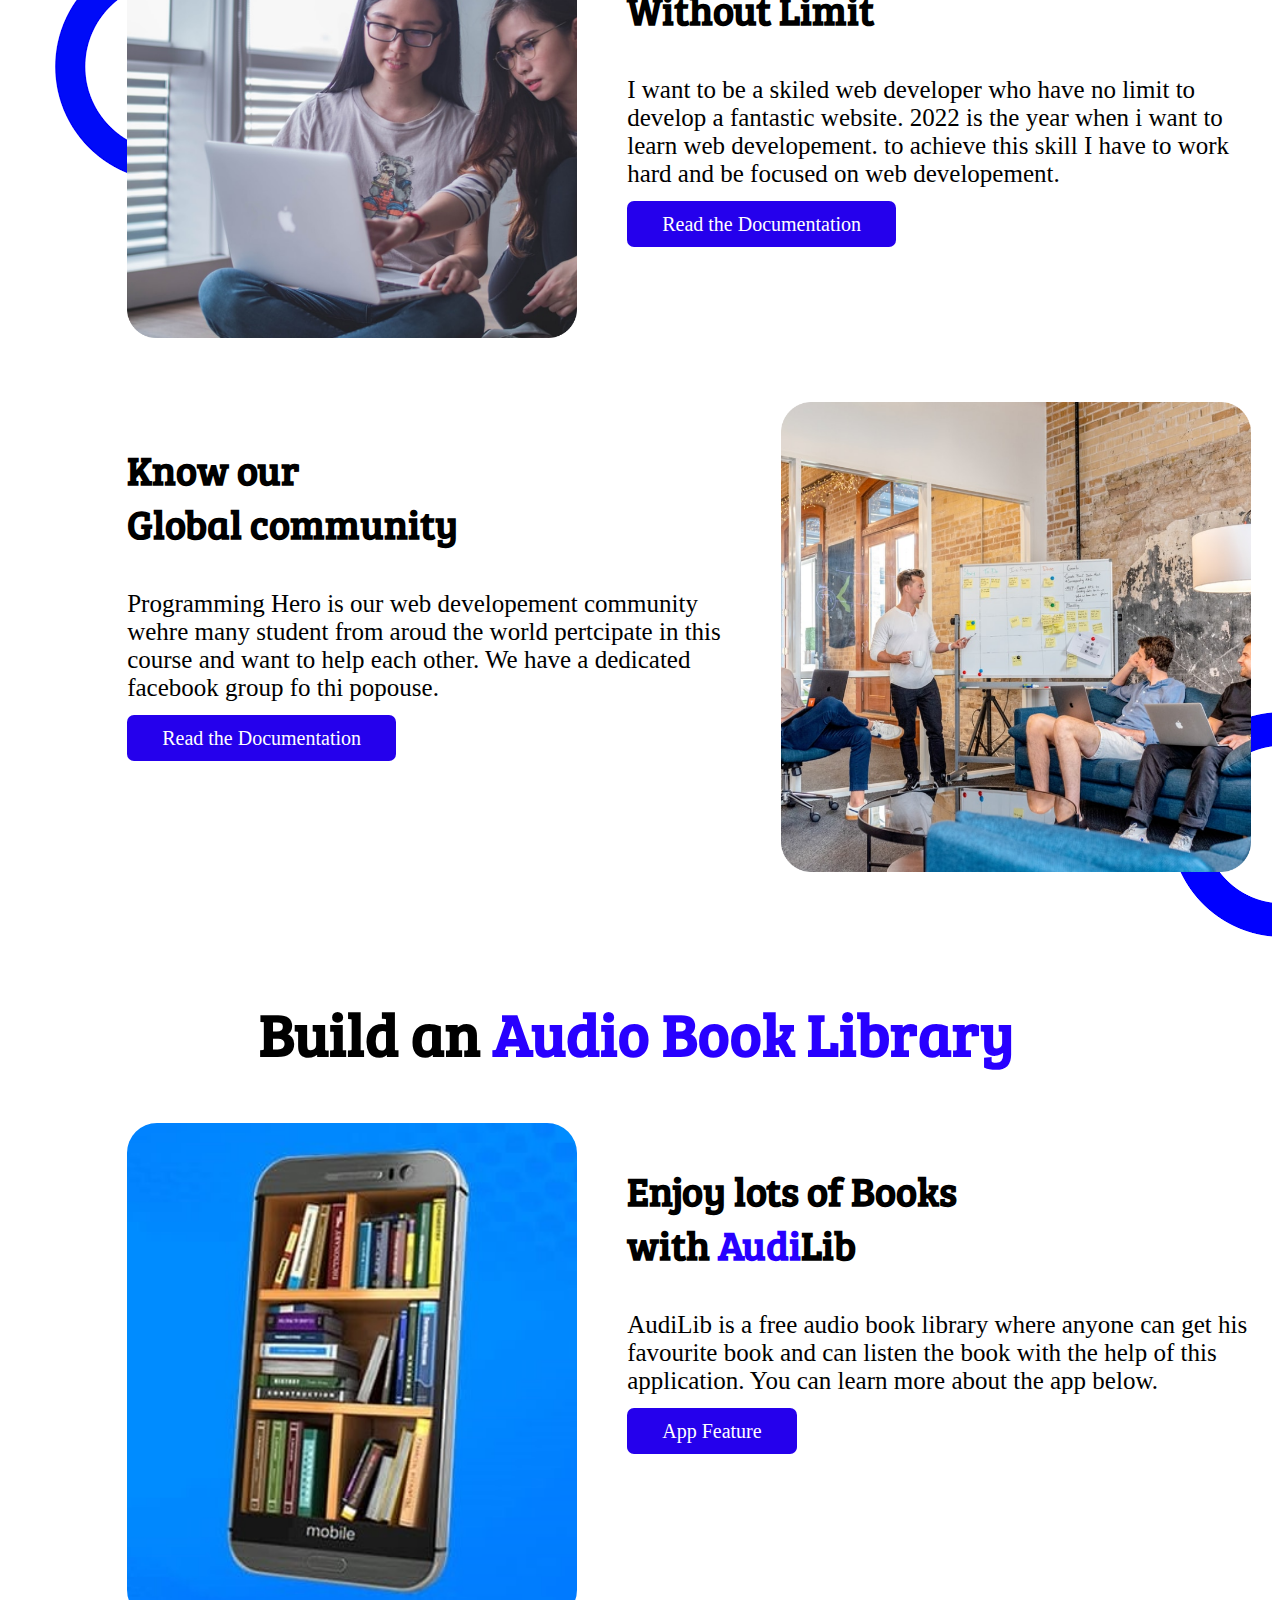
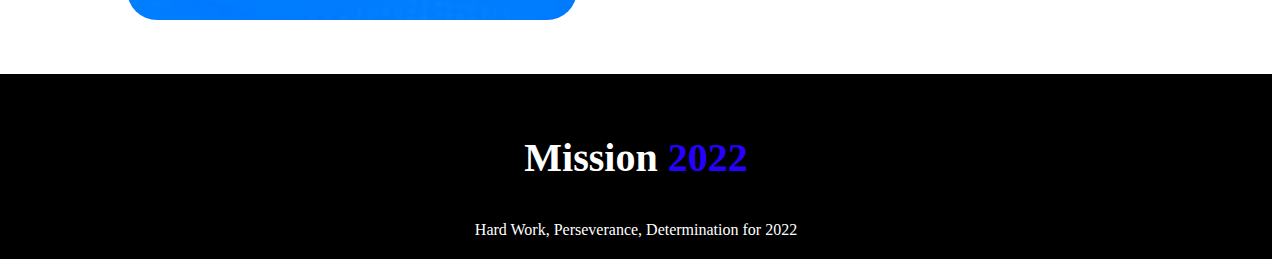
==== commit dacdbb03: "fina commit" ====
--- a/index.html
+++ b/index.html
@@ -13,11 +13,11 @@
 <body>
     <section class="profile">
         <div class="flex-container">
-            <div class="half-width profile-text">
-                <div class="profile-text-header"><h1>Stay Focused On<br> <span>Mission 2022</span></h1></div>
-                <div class="profile-text-desc">
-                    <p>Learning web development is fascinating. Plenty of frameworks and libraries to keep us productive. There are thousands of quality resources to read and learn from. Apart from the plethora of books, blogs, courses, web developerand and Stackoverflow as their best buddies. However, I have to be focused properly as a beginner in 2022.</p>
+            <div class="half-width" id="profile-text">
+                <div id="profile-text-header">
+                    <h1>Stay Focused On<br> <span>Mission 2022</span></h1>
                 </div>
+                <p>Learning web development is fascinating. Plenty of frameworks and libraries to keep us productive. There are thousands of quality resources to read and learn from. Apart from the plethora of books, blogs, courses, web developerand and Stackoverflow as their best buddies. However, I have to be focused properly as a beginner in 2022.</p>
                 <a class="button" href="#" target="_blank">Explore Now</a>
                 <p>scroll down to explore more about me</p>
             </div>
@@ -30,12 +30,12 @@
 
     </section>
 
-    <section class="card-section">
+    <section id="card-section">
         <h2>My Mission in <span>2022</span></h2>
         <div class="flex-container">
-            <div class="card color1">
+            <div class="card" id="color1">
                 <div class="card-img">
-                <img src="images/illustrator-2.png" alt="card img here">
+                    <img src="images/illustrator-2.png" alt="card img here">
                 </div>
     
                 <div class="card-desc">
@@ -44,76 +44,76 @@
                 </div>
             </div>
     
-            <div class="card color2">
+            <div class="card" id="color2">
                 <div class="card-img">
                     <img src="images/illustrator-1.png" alt="card img here">
                 </div>
     
                 <div class="card-desc">
                     <h4>Vission</h4>
-                    <p>My vission is to be skilled in the field of web developement </p>
+                    <p>My vission is to be skilled in the field of web developement and go ahead of this world</p>
                 </div>
             </div>
     
-            <div class="card color3">
+            <div class="card" id="color3">
                 <div class="card-img">
                     <img src="images/illustrator-3.png" alt="card img here">
                 </div>
     
                 <div class="card-desc">
                     <h4>Goal</h4>
-                    <p>Lorem ipsum dolor sit amet consectetur adipisicing elit. Mollitia sed aspernatur ratione ex eum quas aliquid!</p>
+                    <p>Next goal is to complete the course properly and get the chance to SCIC</p>
                 </div>
             </div>
         </div>
     </section>
 
-    <section class="develop">
+    <section id="develop">
         <div class="flex-container">
-           <div class="dev-img">
-            <img src="images/coding.png" alt="coding img here">
-            </div>
+           <div id="dev-img">
+             <img src="images/coding.png" alt="coding img here">
+           </div>
 
-            <div class="dev-desc">
-            <h3>Develop <br>Without Limit</h3>
-            <p>Lorem ipsum dolor sit amet consectetur adipisicing elit. Accusantium dolor vel consectetur reiciendis numquam earum inventore aut ipsa voluptatibus ullam minima debitis facilis neque eius omnis aspernatur, nam assumenda temporibus unde est aliquid repudiandae molestiae modi deleniti. Quibusdam, facere temporibus.</p>
-            <a class="button" href="#" target="_blank">Read the Documentation</a>
+            <div id="dev-desc">
+              <h3>Develop <br>Without Limit</h3>
+              <p>I want to be a skiled web developer who have no limit to develop a fantastic website. 2022 is the year when i want to learn web developement. to achieve this skill I have to work hard and be focused on web developement.</p>
+              <a class="button" href="#" target="_blank">Read the Documentation</a>
             </div> 
         </div>
     </section>
 
-    <section class="community">
+    <section id="community">
         <div class="flex-container">
-            <div class="community-desc">
+            <div id="community-desc">
                 <h3>Know our <br>Global community</h3>
-                <p>Lorem, ipsum dolor sit amet consectetur adipisicing elit. Debitis, nobis nostrum velit fugit minus placeat assumenda voluptates ipsa a rem.</p>
+                <p>Programming Hero is our web developement community wehre many student from aroud the world pertcipate in this course and want to help each other. We have a dedicated facebook group fo thi popouse.</p>
                 <a class="button" href="#" target="_blank" >Read the Documentation</a>
             </div>
-            <div class="community-img half-width">
+            <div id="community-img" class="half-width">
                 <img src="images/project.png" alt="community img here">
             </div>
         </div>
     </section>
 
-    <section class="library">
+    <section id="library">
         <h2>Build an <span>Audio Book Library</span></h2>
 
         <div class="flex-container">
-            <div class="library-img">
+            <div id="library-img">
                 <img src="images/apps.jpg" alt="app image here">
             </div>
 
-            <div class="library-desc">
+            <div id="library-desc">
                 <h3>Enjoy lots of Books<br>with <span>Audi</span>Lib</h3>
-                <p>Lorem, ipsum dolor sit amet consectetur adipisicing elit. Nam officiis voluptates eos voluptatem atque rerum delectus consectetur ea odit nesciunt voluptate at, neque, provident quasi.</p>
+                <p>AudiLib is a free audio book library where anyone can get his favourite book and can listen the book with the help of this application. You can learn more about the app below.</p>
                 <a class="button" href="#" target="_blank">App Feature</a>
 
             </div>
         </div>
     </section>
 
-    <section class="footer">
-        <h3><span class="white-span">Mission</span> <span>2022</span></h3>
+    <section id="footer">
+        <h3><span id="white-span">Mission</span> <span>2022</span></h3>
         <footer>Hard Work, Perseverance, Determination for 2022</footer>
     </section>
 
--- a/style.css
+++ b/style.css
@@ -41,24 +41,16 @@
     width: 50%;
 }
 
-.profile-text{
+#profile-text{
     margin-left: 10%;
 }
 
-.profile-text-header{
+#profile-text-header{
     padding-left: 10px;
     padding-bottom: 0px;
     margin-top: 120px;
     margin-bottom: 0px;
     border-left: #2500EC solid 6px;
-}
-
-.profile-text-desc{
-
-}
-
-.profile p{
-    
 }
 
 .profile-img img{
@@ -77,7 +69,7 @@
     font-weight: 500;
 
 }
-.card-section{
+#card-section{
     padding-bottom: 80px;
     margin:0 10%;
 }
@@ -94,27 +86,23 @@
     border-radius: 27px;
 }
 
-.card-img{
- 
-}
-
 .card-img img{
     width: 50%;
 }
 
-.color1{
+#color1{
     background-color:#89C3FF ;
 }
 
-.color2{
+#color2{
     background-color: #EABFFF;
 }
 
-.color3{
+#color3{
     background-color: #89FFE7;
 }
 
-.develop{
+#develop{
     background-image: url(images/half-circle.png);
     background-repeat: no-repeat;
     background-position-x:50px ;
@@ -127,20 +115,20 @@
     
 }
 
-.dev-img{
+#dev-img{
     margin-left: 10%;
 }
 
-.dev-img img{
+#dev-img img{
     width: 450px;
 }
 
-.dev-desc{
+#dev-desc{
     width: 710px;
     padding-left: 50px;
 }
 
-.community {
+#community {
     padding-top: 60px;
     padding-bottom: 65px;
     background-image: url(images/images.png);
@@ -149,31 +137,31 @@
     background-position-y: 370px ;
 }
 
-.community-desc{
+#community-desc{
     width: 710px;
     margin-left: 10%;
 }
 
-.community-img img{
+#community-img img{
     width: 470px;
     padding-left: 50px;
 }
 
-.library-img{
+#library-img{
     margin-left: 10%;
 }
 
-.library-img img{
+#library-img img{
     width: 450px;
     border-radius: 30px;
 }
 
-.library-desc{
+#library-desc{
     width: 710px;
     padding-left: 50px;   
 }
 
-.library h2{
+#library h2{
     text-align: center;
 }
 
@@ -181,17 +169,17 @@
     color: white;
 }
 
-.white-span{
+#white-span{
     color: white;
 }
 
-.footer {
+#footer {
     background-color: black;
     text-align: center;
     padding:20px;
     margin-top: 50px;
 }
 
-.footer h3{
+#footer h3{
     font-family: 'Lobster', cursive;
 }